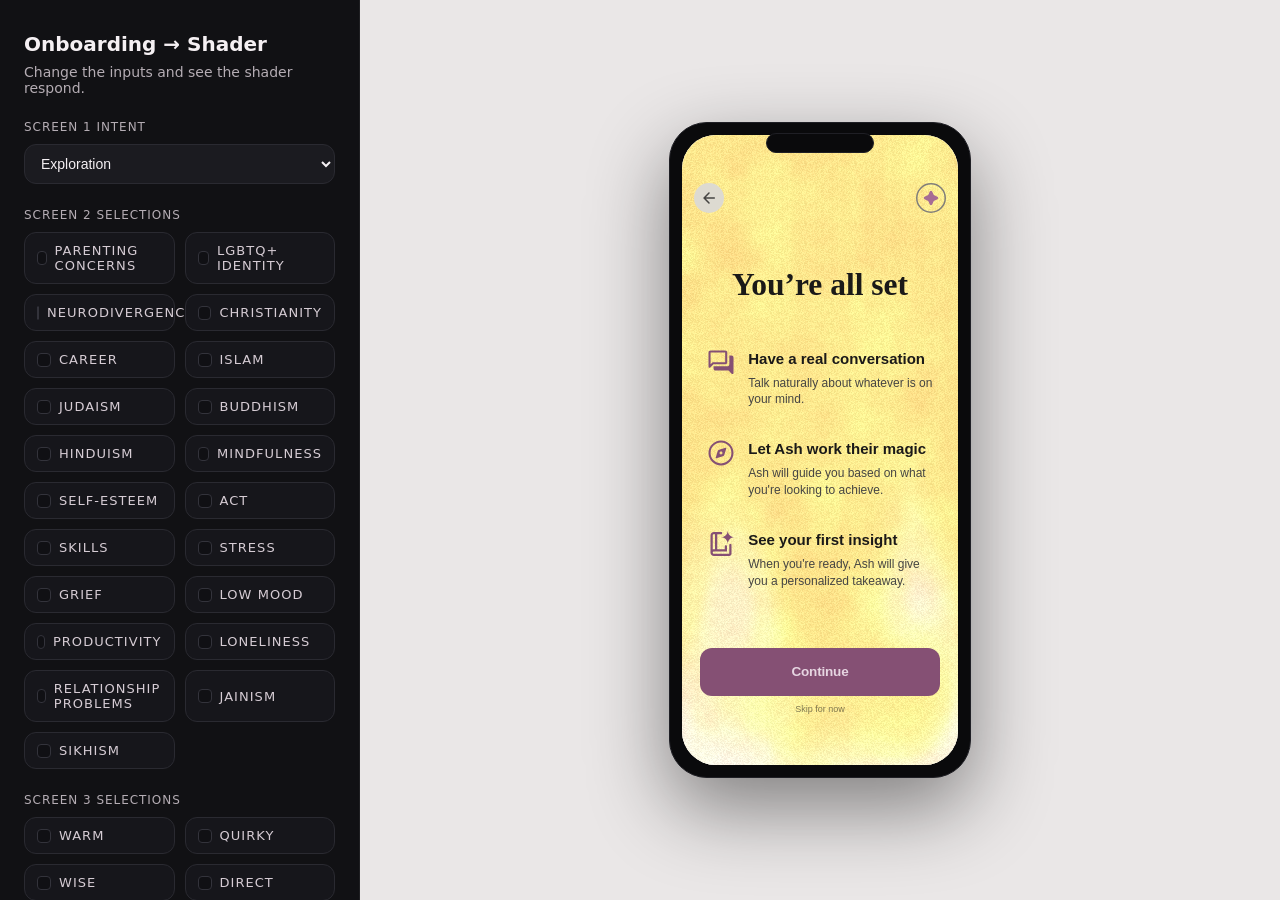
==== docs/index.html @ e2f4e021 "v1 first version of water color blot shader that leverages user input to create a unique (dynamic) s" ====
<!doctype html>
<html lang="en">
  <head>
    <meta charset="UTF-8" />
    <meta name="viewport" content="width=device-width, initial-scale=1" />
    <title>Dynamic Shader Generator Demo</title>
    <link rel="stylesheet" href="./styles.css" />
  </head>
  <body>
    <div class="page">
      <aside class="panel">
        <div class="panel-header">
          <h1>Onboarding → Shader</h1>
          <p>Change the inputs and see the shader respond.</p>
        </div>

        <section class="field">
          <label for="screen1Intent">Screen 1 intent</label>
          <select id="screen1Intent"></select>
        </section>

        <section class="field">
          <div class="field-title">Screen 2 selections</div>
          <div id="screen2Options" class="chip-grid"></div>
        </section>

        <section class="field">
          <div class="field-title">Screen 3 selections</div>
          <div id="screen3Options" class="chip-grid"></div>
        </section>

        <section class="field">
          <div class="field-title">Screen 4 selections</div>
          <div id="screen4Options" class="chip-grid"></div>
        </section>

        <section class="field row">
          <div class="field">
            <label for="accentColor">Accent color</label>
            <input id="accentColor" type="color" value="#f06d45" />
          </div>
          <div class="field">
            <label for="seed">Seed</label>
            <input id="seed" type="text" placeholder="user-42" />
          </div>
        </section>
      </aside>

      <main class="stage">
        <div class="phone-frame">
          <div class="phone-notch"></div>
          <div class="phone-screen">
            <div class="app-screen">
              <div class="shader-layer">
                <canvas id="shader-canvas" aria-label="Shader preview"></canvas>
              </div>

              <header class="top-bar">
                <button class="circle-button back" aria-label="Back">
                  <img src="./assets/Circle Button.svg" alt="" />
                </button>
                <button class="circle-button persona" aria-label="Persona">
                  <img src="./assets/Circle Button-right.svg" alt="" />
                </button>
              </header>

              <section class="hero">
                <h2>You’re all set</h2>
              </section>

              <section class="feature-list">
                <article class="feature">
                  <img class="feature-icon" src="./assets/forum.svg" alt="" />
                  <div class="feature-text">
                    <h3>Have a real conversation</h3>
                    <p>Talk naturally about whatever is on your mind.</p>
                  </div>
                </article>
                <article class="feature">
                  <img class="feature-icon" src="./assets/explore.svg" alt="" />
                  <div class="feature-text">
                    <h3>Let Ash work their magic</h3>
                    <p>Ash will guide you based on what you're looking to achieve.</p>
                  </div>
                </article>
                <article class="feature">
                  <img class="feature-icon" src="./assets/book_4_spark.svg" alt="" />
                  <div class="feature-text">
                    <h3>See your first insight</h3>
                    <p>When you're ready, Ash will give you a personalized takeaway.</p>
                  </div>
                </article>
              </section>

              <footer class="bottom-bar">
                <button class="primary-button">Continue</button>
                <div class="skip">Skip for now</div>
              </footer>
            </div>
          </div>
        </div>
      </main>
    </div>

    <script src="./app.js"></script>
  </body>
</html>
---- docs/styles.css ----
:root {
  color-scheme: dark;
  font-family: "Inter", "SF Pro Text", system-ui, sans-serif;
  background: #0f0f10;
  color: #f5f0f3;
}

* {
  box-sizing: border-box;
}

body {
  margin: 0;
  background: #eae7e7;
  height: 100vh;
}

.page {
  display: grid;
  grid-template-columns: minmax(280px, 360px) 1fr;
  height: 100vh;
}

.panel {
  padding: 32px 24px;
  border-right: 1px solid #1f1f22;
  background: #111114;
  display: flex;
  flex-direction: column;
  gap: 24px;
  overflow-y: auto;
}

.panel-header h1 {
  margin: 0 0 8px 0;
  font-size: 20px;
}

.panel-header p {
  margin: 0;
  color: #b5adb4;
  font-size: 14px;
}

.field {
  display: flex;
  flex-direction: column;
  gap: 10px;
}

.field-title,
label {
  font-size: 12px;
  text-transform: uppercase;
  letter-spacing: 0.08em;
  color: #b5adb4;
}

select,
input[type="text"] {
  background: #1b1b20;
  border: 1px solid #2a2a31;
  color: #f5f0f3;
  border-radius: 12px;
  padding: 10px 12px;
  font-size: 14px;
}

input[type="color"] {
  width: 100%;
  height: 42px;
  border: none;
  background: transparent;
  padding: 0;
}

.row {
  flex-direction: row;
  gap: 16px;
}

.row .field {
  flex: 1;
}

.chip-grid {
  display: grid;
  grid-template-columns: repeat(auto-fill, minmax(140px, 1fr));
  gap: 10px;
}

.chip {
  position: relative;
  display: flex;
  align-items: center;
  gap: 8px;
  padding: 10px 12px;
  border-radius: 12px;
  border: 1px solid #2a2a31;
  background: #16161b;
  color: #d6ccd4;
  cursor: pointer;
  transition: border 0.2s ease, background 0.2s ease;
  font-size: 13px;
}

.chip input {
  appearance: none;
  margin: 0;
  width: 14px;
  height: 14px;
  border-radius: 4px;
  border: 1px solid #33333b;
  background: #101014;
}

.chip input:checked {
  background: #d8b1c4;
  border-color: #d8b1c4;
}

.chip.checked {
  background: rgba(216, 177, 196, 0.12);
  border-color: rgba(216, 177, 196, 0.55);
}

.stage {
  position: relative;
  display: flex;
  align-items: stretch;
  justify-content: stretch;
  background: #eae7e7;
}

.phone-frame {
  margin: auto;
  width: 301.5px;
  height: 655.5px;
  border-radius: 38px;
  background: #0a0a0c;
  border: 1px solid #1f1f25;
  box-shadow: 0 30px 80px rgba(0, 0, 0, 0.45);
  position: relative;
  padding: 12px;
}

.phone-notch {
  position: absolute;
  top: 10px;
  left: 50%;
  transform: translateX(-50%);
  width: 108px;
  height: 20px;
  background: #0a0a0c;
  border-radius: 12px;
  border: 1px solid #1f1f25;
  z-index: 2;
}

.phone-screen {
  width: 100%;
  height: 100%;
  border-radius: 34px;
  overflow: hidden;
  background: #ebe7de;
  position: relative;
}

.app-screen {
  position: relative;
  width: 100%;
  height: 100%;
  display: flex;
  flex-direction: column;
  gap: 48px;
  background: #ebe7de;
  color: #1a1918;
}

.shader-layer {
  position: absolute;
  left: 0;
  right: 0;
  bottom: 0;
  top: 0;
  height: 100%;
  pointer-events: none;
}

#shader-canvas {
  width: 100%;
  height: 100%;
  display: block;
}

.top-bar {
  display: flex;
  flex-direction: row;
  justify-content: space-between;
  align-items: center;
  padding: 48px 12px 9px;
  height: 87px;
  z-index: 1;
}

.circle-button {
  width: 30px;
  height: 30px;
  border-radius: 999px;
  position: relative;
  background: transparent;
  border: none;
  display: flex;
  align-items: center;
  justify-content: center;
  padding: 0;
}

.circle-button.persona {
  background: transparent;
  border: none;
}

.circle-button img {
  width: 30px;
  height: 30px;
  display: block;
}

.hero {
  text-align: center;
  font-family: "PP Fragment", "Libre Baskerville", serif;
  font-weight: 500;
  font-size: 21px;
  line-height: 140%;
  z-index: 1;
}

.hero h2 {
  margin: 0;
}

.feature-list {
  display: flex;
  flex-direction: column;
  gap: 30px;
  padding: 0 24px;
  z-index: 1;
}

.feature {
  display: flex;
  flex-direction: row;
  gap: 12px;
  align-items: flex-start;
}

.feature-icon {
  width: 30px;
  height: 30px;
  display: block;
}

.feature-text h3 {
  margin: 0 0 6px 0;
  font-family: "DM Sans", "Inter", sans-serif;
  font-weight: 600;
  font-size: 15px;
  line-height: 140%;
}

.feature-text p {
  margin: 0;
  font-family: "DM Sans", "Inter", sans-serif;
  font-weight: 500;
  font-size: 12px;
  line-height: 140%;
  color: #464543;
}

.bottom-bar {
  margin-top: auto;
  padding: 6px 18px 48px;
  display: flex;
  flex-direction: column;
  gap: 7.5px;
  z-index: 1;
}

.primary-button {
  height: 48px;
  border-radius: 12px;
  border: none;
  background: #855074;
  color: #e6d5e1;
  font-family: "Google Sans", "DM Sans", sans-serif;
  font-weight: 600;
  font-size: 13.5px;
  line-height: 120%;
  letter-spacing: -0.1875px;
}

.skip {
  text-align: center;
  font-family: "Google Sans", "DM Sans", sans-serif;
  font-weight: 425;
  font-size: 9px;
  line-height: 150%;
  color: #1a1918;
  opacity: 0.55;
}

@media (max-width: 900px) {
  .page {
    grid-template-columns: 1fr;
  }

  .panel {
    border-right: none;
    border-bottom: 1px solid #1f1f22;
  }
}
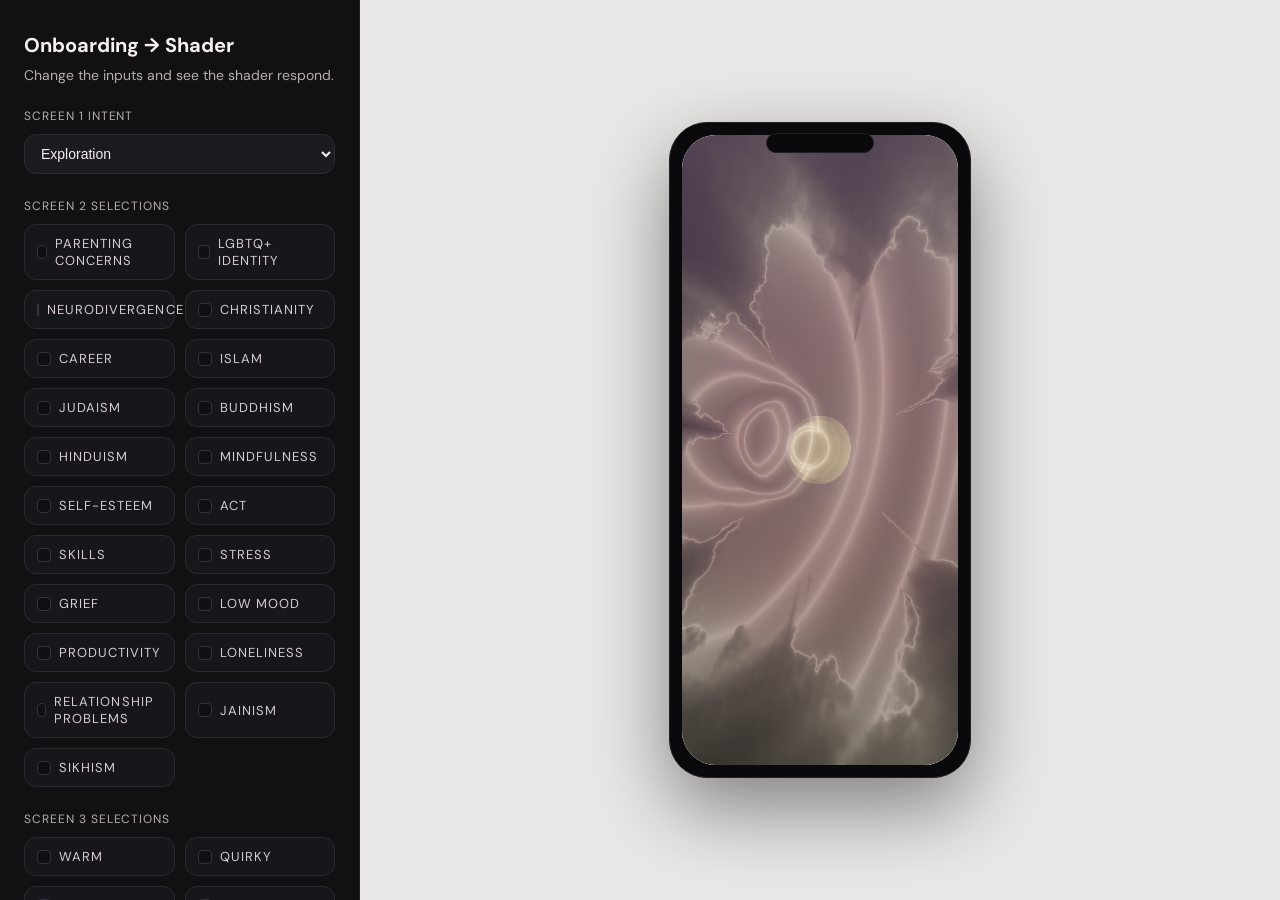
==== commit 1b658b98: "removing UI for better visualization" ====
--- a/docs/index.html
+++ b/docs/index.html
@@ -54,48 +54,6 @@
               <div class="shader-layer">
                 <canvas id="shader-canvas" aria-label="Shader preview"></canvas>
               </div>
-
-              <header class="top-bar">
-                <button class="circle-button back" aria-label="Back">
-                  <img src="./assets/Circle Button.svg" alt="" />
-                </button>
-                <button class="circle-button persona" aria-label="Persona">
-                  <img src="./assets/Circle Button-right.svg" alt="" />
-                </button>
-              </header>
-
-              <section class="hero">
-                <h2>You’re all set</h2>
-              </section>
-
-              <section class="feature-list">
-                <article class="feature">
-                  <img class="feature-icon" src="./assets/forum.svg" alt="" />
-                  <div class="feature-text">
-                    <h3>Have a real conversation</h3>
-                    <p>Talk naturally about whatever is on your mind.</p>
-                  </div>
-                </article>
-                <article class="feature">
-                  <img class="feature-icon" src="./assets/explore.svg" alt="" />
-                  <div class="feature-text">
-                    <h3>Let Ash work their magic</h3>
-                    <p>Ash will guide you based on what you're looking to achieve.</p>
-                  </div>
-                </article>
-                <article class="feature">
-                  <img class="feature-icon" src="./assets/book_4_spark.svg" alt="" />
-                  <div class="feature-text">
-                    <h3>See your first insight</h3>
-                    <p>When you're ready, Ash will give you a personalized takeaway.</p>
-                  </div>
-                </article>
-              </section>
-
-              <footer class="bottom-bar">
-                <button class="primary-button">Continue</button>
-                <div class="skip">Skip for now</div>
-              </footer>
             </div>
           </div>
         </div>
--- a/docs/styles.css
+++ b/docs/styles.css
@@ -1,6 +1,16 @@
+@import url("https://fonts.googleapis.com/css2?family=DM+Sans:wght@400;500;600&family=Libre+Baskerville:wght@400;500;700&display=swap");
+
+@font-face {
+  font-family: "Google Sans";
+  src: url("./assets/fonts/GoogleSans-VariableFont_GRAD,opsz,wght.ttf") format("truetype");
+  font-weight: 100 700;
+  font-style: normal;
+  font-display: swap;
+}
+
 :root {
-  color-scheme: dark;
-  font-family: "Inter", "SF Pro Text", system-ui, sans-serif;
+  color-scheme: light;
+  font-family: "Google Sans", "DM Sans", system-ui, sans-serif;
   background: #0f0f10;
   color: #f5f0f3;
 }
@@ -229,7 +239,7 @@
 
 .hero {
   text-align: center;
-  font-family: "PP Fragment", "Libre Baskerville", serif;
+  font-family: "Libre Baskerville", serif;
   font-weight: 500;
   font-size: 21px;
   line-height: 140%;
@@ -263,7 +273,7 @@
 
 .feature-text h3 {
   margin: 0 0 6px 0;
-  font-family: "DM Sans", "Inter", sans-serif;
+  font-family: "Google Sans", "DM Sans", sans-serif;
   font-weight: 600;
   font-size: 15px;
   line-height: 140%;
@@ -271,8 +281,8 @@
 
 .feature-text p {
   margin: 0;
-  font-family: "DM Sans", "Inter", sans-serif;
-  font-weight: 500;
+  font-family: "Google Sans", "DM Sans", sans-serif;
+  font-weight: 425;
   font-size: 12px;
   line-height: 140%;
   color: #464543;
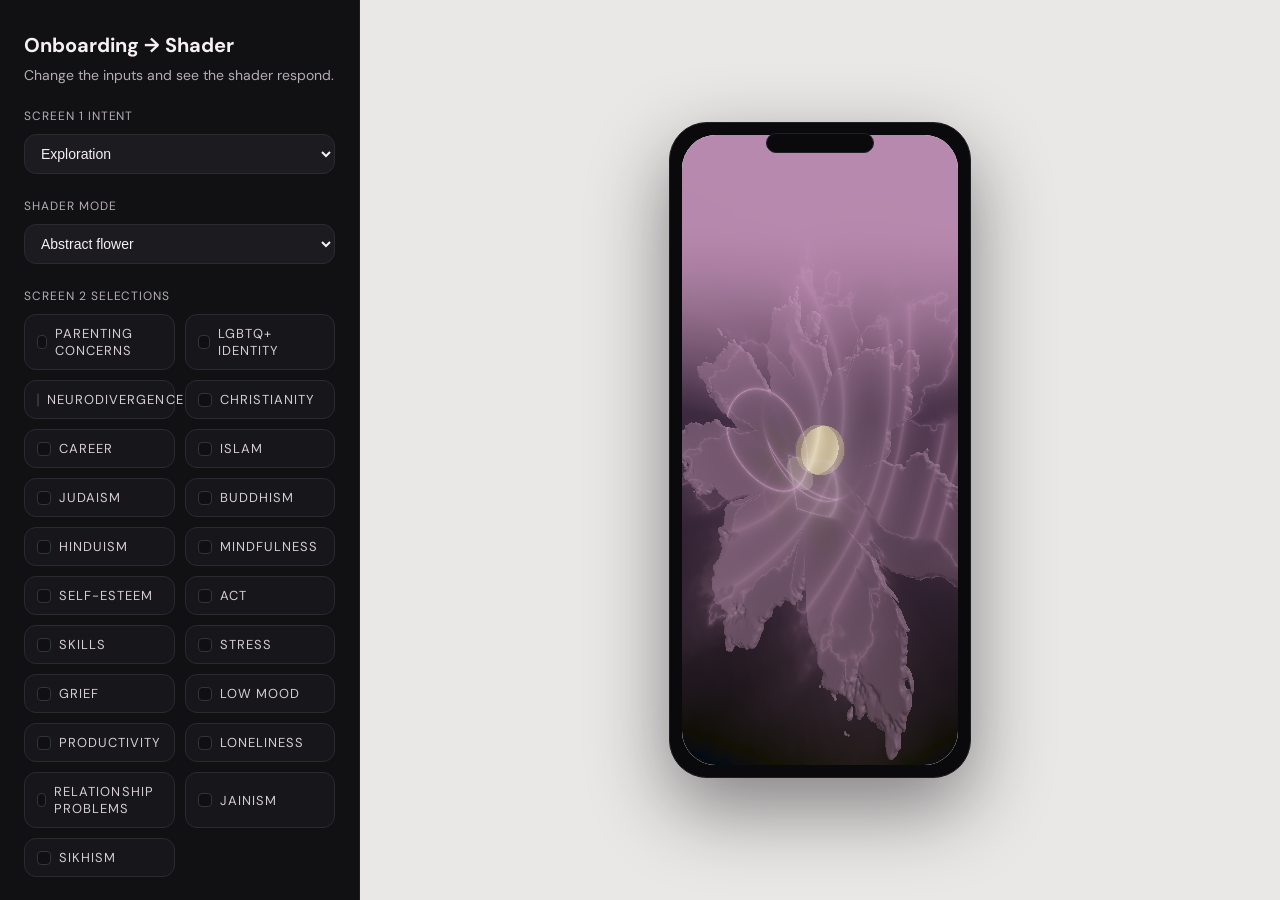
==== commit 553a162c: "flop lowk" ====
--- a/docs/index.html
+++ b/docs/index.html
@@ -17,6 +17,14 @@
         <section class="field">
           <label for="screen1Intent">Screen 1 intent</label>
           <select id="screen1Intent"></select>
+        </section>
+
+        <section class="field">
+          <label for="shaderMode">Shader mode</label>
+          <select id="shaderMode">
+            <option value="flower">Abstract flower</option>
+            <option value="ripple">Ripple bloom</option>
+          </select>
         </section>
 
         <section class="field">
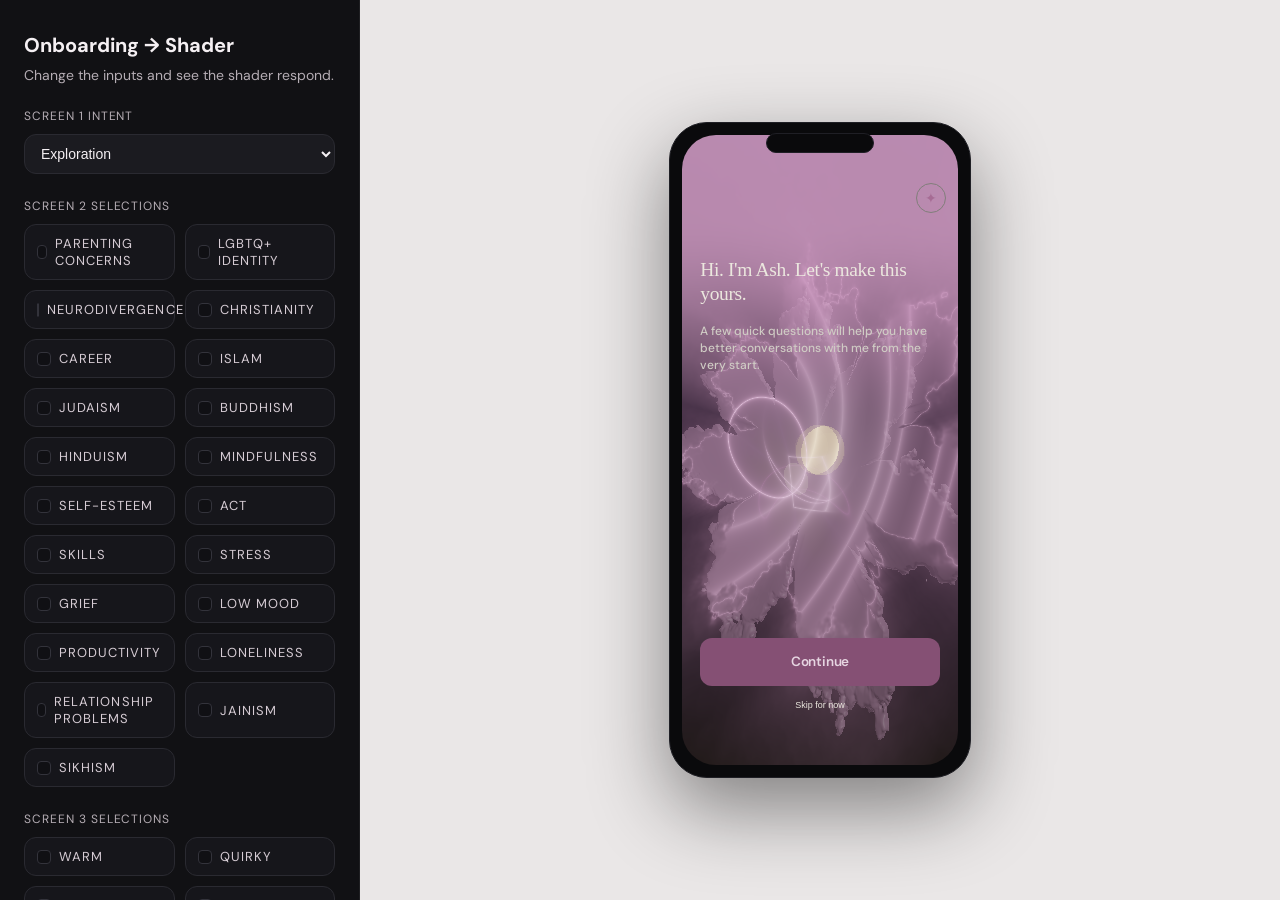
==== commit 495cd1aa: "on-flow-1" ====
--- a/docs/index.html
+++ b/docs/index.html
@@ -20,14 +20,6 @@
         </section>
 
         <section class="field">
-          <label for="shaderMode">Shader mode</label>
-          <select id="shaderMode">
-            <option value="flower">Abstract flower</option>
-            <option value="ripple">Ripple bloom</option>
-          </select>
-        </section>
-
-        <section class="field">
           <div class="field-title">Screen 2 selections</div>
           <div id="screen2Options" class="chip-grid"></div>
         </section>
@@ -62,6 +54,144 @@
               <div class="shader-layer">
                 <canvas id="shader-canvas" aria-label="Shader preview"></canvas>
               </div>
+              <section class="screen active" data-step="0">
+                <div class="screen-top">
+                  <button class="icon-button back" data-action="back" aria-label="Go back">
+                    ←
+                  </button>
+                  <button class="icon-button spark" aria-hidden="true">
+                    ✦
+                  </button>
+                </div>
+                <div class="screen-content">
+                  <div class="screen-hero">Hi. I'm Ash. Let's make this yours.</div>
+                  <p class="screen-sub">
+                    A few quick questions will help you have better conversations with me from the very start.
+                  </p>
+                </div>
+                <div class="screen-footer">
+                  <button class="primary-button" data-action="next">Continue</button>
+                  <button class="text-button" data-action="next">Skip for now</button>
+                </div>
+              </section>
+              <section class="screen" data-step="1">
+                <div class="screen-top">
+                  <button class="icon-button back" data-action="back" aria-label="Go back">
+                    ←
+                  </button>
+                  <button class="icon-button spark" aria-hidden="true">
+                    ✦
+                  </button>
+                </div>
+                <div class="screen-content">
+                  <div class="screen-hero">First, how should I help you think things through?</div>
+                  <p class="screen-sub">
+                    I'm pretty adaptable, so tell me what usually works best for you, and I'll tailor how I respond.
+                  </p>
+                  <div id="appScreen1Options" class="app-chip-grid" role="listbox" aria-label="Intent options"></div>
+                  <div class="app-bubble">
+                    Hey Ash, I keep ending up in the same situations and I don't know why.
+                  </div>
+                  <div class="app-bubble muted">I'm just a little lost.</div>
+                </div>
+                <div class="screen-footer">
+                  <button class="primary-button" data-action="next">Continue</button>
+                  <button class="text-button" data-action="next">Skip for now</button>
+                </div>
+              </section>
+              <section class="screen" data-step="2">
+                <div class="screen-top">
+                  <button class="icon-button back" data-action="back" aria-label="Go back">
+                    ←
+                  </button>
+                  <button class="icon-button spark" aria-hidden="true">
+                    ✦
+                  </button>
+                </div>
+                <div class="screen-content">
+                  <div class="screen-hero">Next, what perspectives should I draw from?</div>
+                  <p class="screen-sub">
+                    This helps me understand what kinds of lenses I should bring to our conversations.
+                  </p>
+                  <div id="appScreen2Options" class="app-chip-grid app-grid-3" role="listbox" aria-label="Perspectives"></div>
+                </div>
+                <div class="screen-footer">
+                  <button class="primary-button" data-action="next">Continue</button>
+                  <button class="text-button" data-action="next">Skip for now</button>
+                </div>
+              </section>
+              <section class="screen" data-step="3">
+                <div class="screen-top">
+                  <button class="icon-button back" data-action="back" aria-label="Go back">
+                    ←
+                  </button>
+                  <button class="icon-button spark" aria-hidden="true">
+                    ✦
+                  </button>
+                </div>
+                <div class="screen-content">
+                  <div class="screen-hero">Nice. How about my tone?</div>
+                  <p class="screen-sub">
+                    I'll use this as a guide for how I talk with you, but we can always switch it up later.
+                  </p>
+                  <div id="appScreen3Options" class="app-chip-grid app-grid-2" role="listbox" aria-label="Tone options"></div>
+                </div>
+                <div class="screen-footer">
+                  <button class="primary-button" data-action="next">Continue</button>
+                  <button class="text-button" data-action="next">Skip for now</button>
+                </div>
+              </section>
+              <section class="screen" data-step="4">
+                <div class="screen-top">
+                  <button class="icon-button back" data-action="back" aria-label="Go back">
+                    ←
+                  </button>
+                  <button class="icon-button spark" aria-hidden="true">
+                    ✦
+                  </button>
+                </div>
+                <div class="screen-content">
+                  <div class="screen-hero">Last, what kinds of things do you like to talk about?</div>
+                  <p class="screen-sub">
+                    I'm an AI and I can talk about pretty much anything! So let's get on the same page.
+                  </p>
+                  <div id="appScreen4Options" class="app-chip-grid app-grid-3" role="listbox" aria-label="Topics"></div>
+                </div>
+                <div class="screen-footer">
+                  <button class="primary-button" data-action="next">Continue</button>
+                  <button class="text-button" data-action="next">Skip for now</button>
+                </div>
+              </section>
+              <section class="screen" data-step="5">
+                <div class="screen-top">
+                  <button class="icon-button back" data-action="back" aria-label="Go back">
+                    ←
+                  </button>
+                  <button class="icon-button spark" aria-hidden="true">
+                    ✦
+                  </button>
+                </div>
+                <div class="screen-content">
+                  <div class="screen-hero">You're all set</div>
+                  <div class="screen-list">
+                    <div class="screen-list-item">
+                      <span class="screen-list-title">Have a real conversation</span>
+                      <span class="screen-list-sub">Talk naturally about whatever is on your mind.</span>
+                    </div>
+                    <div class="screen-list-item">
+                      <span class="screen-list-title">Let Ash work their magic</span>
+                      <span class="screen-list-sub">Ash will guide you based on what you're looking to achieve.</span>
+                    </div>
+                    <div class="screen-list-item">
+                      <span class="screen-list-title">See your first insight</span>
+                      <span class="screen-list-sub">When you're ready to finish, Ash will give you a personalized takeaway.</span>
+                    </div>
+                  </div>
+                </div>
+                <div class="screen-footer">
+                  <button class="primary-button">Start Conversation</button>
+                </div>
+              </section>
             </div>
           </div>
         </div>
--- a/docs/styles.css
+++ b/docs/styles.css
@@ -172,7 +172,7 @@
   height: 100%;
   border-radius: 34px;
   overflow: hidden;
-  background: #ebe7de;
+  background: transparent;
   position: relative;
 }
 
@@ -183,8 +183,9 @@
   display: flex;
   flex-direction: column;
   gap: 48px;
-  background: #ebe7de;
-  color: #1a1918;
+  background: transparent;
+  color: #f5f0f3;
+  overflow: hidden;
 }
 
 .shader-layer {
@@ -195,7 +196,9 @@
   top: 0;
   height: 100%;
   pointer-events: none;
-}
+  z-index: 0;
+}
+
 
 #shader-canvas {
   width: 100%;
@@ -211,6 +214,300 @@
   padding: 48px 12px 9px;
   height: 87px;
   z-index: 1;
+}
+
+.screen {
+  position: absolute;
+  inset: 0;
+  display: none;
+  flex-direction: column;
+  padding: 0;
+  gap: 0;
+  z-index: 2;
+  color: inherit;
+  background: transparent;
+}
+
+.screen.active {
+  display: flex;
+}
+
+.screen-top {
+  display: flex;
+  justify-content: space-between;
+  align-items: center;
+  padding: 48px 12px 9px;
+  height: 87px;
+  background: transparent;
+}
+
+.icon-button {
+  width: 30px;
+  height: 30px;
+  border-radius: 999px;
+  border: none;
+  background: #272725;
+  color: #cfcbc4;
+  display: inline-flex;
+  align-items: center;
+  justify-content: center;
+  font-size: 14px;
+  padding: 0;
+}
+
+.icon-button.back {
+  color: #cfcbc4;
+}
+
+.icon-button.spark {
+  background: transparent;
+  border: 1.5px solid #807e7a;
+  color: #a66c94;
+}
+
+.screen-content {
+  flex: 1;
+  display: flex;
+  flex-direction: column;
+  gap: 18px;
+  overflow-y: auto;
+  padding: 36px 18px 30px;
+}
+
+.screen-hero {
+  font-family: "Libre Baskerville", serif;
+  font-weight: 500;
+  font-size: 19.5px;
+  line-height: 1.2;
+  letter-spacing: -0.375px;
+  color: #ebe7de;
+}
+
+.screen-sub {
+  margin: 0;
+  color: #cfcbc4;
+  font-size: 12px;
+  line-height: 1.4;
+  font-family: "DM Sans", sans-serif;
+  font-weight: 500;
+}
+
+.app-chip-grid {
+  display: flex;
+  flex-wrap: wrap;
+  gap: 12px;
+}
+
+.app-chip {
+  border-radius: 24px;
+  border: none;
+  background: #272725;
+  color: #807e7a;
+  font-size: 10.5px;
+  font-weight: 600;
+  padding: 7.5px 12px;
+  cursor: pointer;
+  transition: border 0.2s ease, background 0.2s ease, color 0.2s ease;
+  font-family: "Google Sans", "DM Sans", sans-serif;
+  width: fit-content;
+}
+
+.app-chip.selected {
+  background: #855074;
+  color: #e6d5e1;
+}
+
+.app-tile.selected {
+  background: transparent;
+  color: #ebe7de;
+}
+
+.screen[data-step="1"] .app-chip.selected[data-option="Ideas & Solutions"] {
+  background: #b96b29;
+  color: #f1d5be;
+}
+
+.screen[data-step="1"] .app-chip.selected[data-option="Validate & Listen"] {
+  background: #648675;
+  color: #d1ddd7;
+}
+
+.screen[data-step="1"] .app-chip.selected[data-option="Challenge me"] {
+  background: #5f652f;
+  color: #d9ddb6;
+}
+
+.screen[data-step="1"] .app-chip.selected[data-option="Teach me"] {
+  background: #c66051;
+  color: #efd4d0;
+}
+
+.app-grid-3 {
+  display: grid;
+  grid-template-columns: repeat(3, minmax(0, 1fr));
+  gap: 12px;
+}
+
+.app-grid-2 {
+  display: grid;
+  grid-template-columns: repeat(2, minmax(0, 1fr));
+  gap: 12px;
+}
+
+.app-tile {
+  display: flex;
+  flex-direction: column;
+  align-items: center;
+  gap: 6px;
+  background: transparent;
+  border: none;
+  padding: 0;
+  color: #cfcbc4;
+  position: relative;
+}
+
+.app-tile-icon {
+  width: 52.5px;
+  height: 52.5px;
+  border-radius: 12px;
+  background: #272725;
+  border: none;
+  box-shadow: inset 0 0 0 1px rgba(255, 255, 255, 0.03);
+}
+
+.app-tile-label {
+  font-size: 10.5px;
+  line-height: 1.2;
+  color: inherit;
+  text-align: center;
+}
+
+.app-tile.selected .app-tile-icon {
+  background: #272725;
+  box-shadow: inset 0 0 0 1px rgba(255, 255, 255, 0.06);
+}
+
+.app-tile.selected::after {
+  content: "✓";
+  position: absolute;
+  top: 6px;
+  right: 8px;
+  width: 20px;
+  height: 20px;
+  border-radius: 50%;
+  background: #7f4f72;
+  color: #f1dce8;
+  font-size: 12px;
+  font-weight: 700;
+  display: flex;
+  align-items: center;
+  justify-content: center;
+  box-shadow: 0 0 0 2px rgba(26, 25, 24, 0.9);
+}
+
+.screen[data-step="1"] .app-chip-grid {
+  flex-wrap: nowrap;
+  overflow-x: auto;
+  gap: 6px;
+  padding: 0 12px;
+}
+
+.screen[data-step="1"] .app-chip-grid {
+  scrollbar-width: none;
+  -ms-overflow-style: none;
+}
+
+.screen[data-step="1"] .app-chip-grid::-webkit-scrollbar {
+  width: 0;
+  height: 0;
+}
+
+.screen[data-step="1"] .screen-content {
+  overflow-y: hidden;
+}
+
+.screen[data-step="1"] .app-bubble {
+  white-space: nowrap;
+  align-self: flex-end;
+  max-width: none;
+  width: fit-content;
+}
+
+.screen[data-step="3"] .app-chip {
+  height: 30px;
+}
+
+.screen[data-step="2"] .screen-content,
+.screen[data-step="4"] .screen-content {
+  scrollbar-width: none;
+  -ms-overflow-style: none;
+}
+
+.screen[data-step="2"] .screen-content::-webkit-scrollbar,
+.screen[data-step="4"] .screen-content::-webkit-scrollbar {
+  width: 0;
+  height: 0;
+}
+
+.app-bubble {
+  align-self: flex-start;
+  background: #272725;
+  color: #ebe7de;
+  border-radius: 18px;
+  padding: 12px;
+  font-size: 12px;
+  line-height: 1.5;
+  max-width: 80%;
+}
+
+.app-bubble.muted {
+  align-self: flex-end;
+  background: #272725;
+  color: #ebe7de;
+}
+
+.screen-footer {
+  display: flex;
+  flex-direction: column;
+  gap: 9px;
+  padding: 6px 18px 48px;
+  background: transparent;
+  border-top: none;
+  margin-top: auto;
+}
+
+.text-button {
+  background: transparent;
+  border: none;
+  color: #ebe7de;
+  font-size: 9px;
+  line-height: 1.5;
+  letter-spacing: 0;
+  padding: 4px 0;
+}
+
+.screen-list {
+  display: flex;
+  flex-direction: column;
+  gap: 18px;
+}
+
+.screen-list-item {
+  display: flex;
+  flex-direction: column;
+  gap: 4px;
+}
+
+.screen-list-title {
+  font-size: 12px;
+  font-weight: 600;
+  color: #ebe7de;
+}
+
+.screen-list-sub {
+  font-size: 12px;
+  color: #cfcbc4;
+  line-height: 1.5;
 }
 
 .circle-button {
@@ -308,6 +605,7 @@
   font-size: 13.5px;
   line-height: 120%;
   letter-spacing: -0.1875px;
+  cursor: pointer;
 }
 
 .skip {
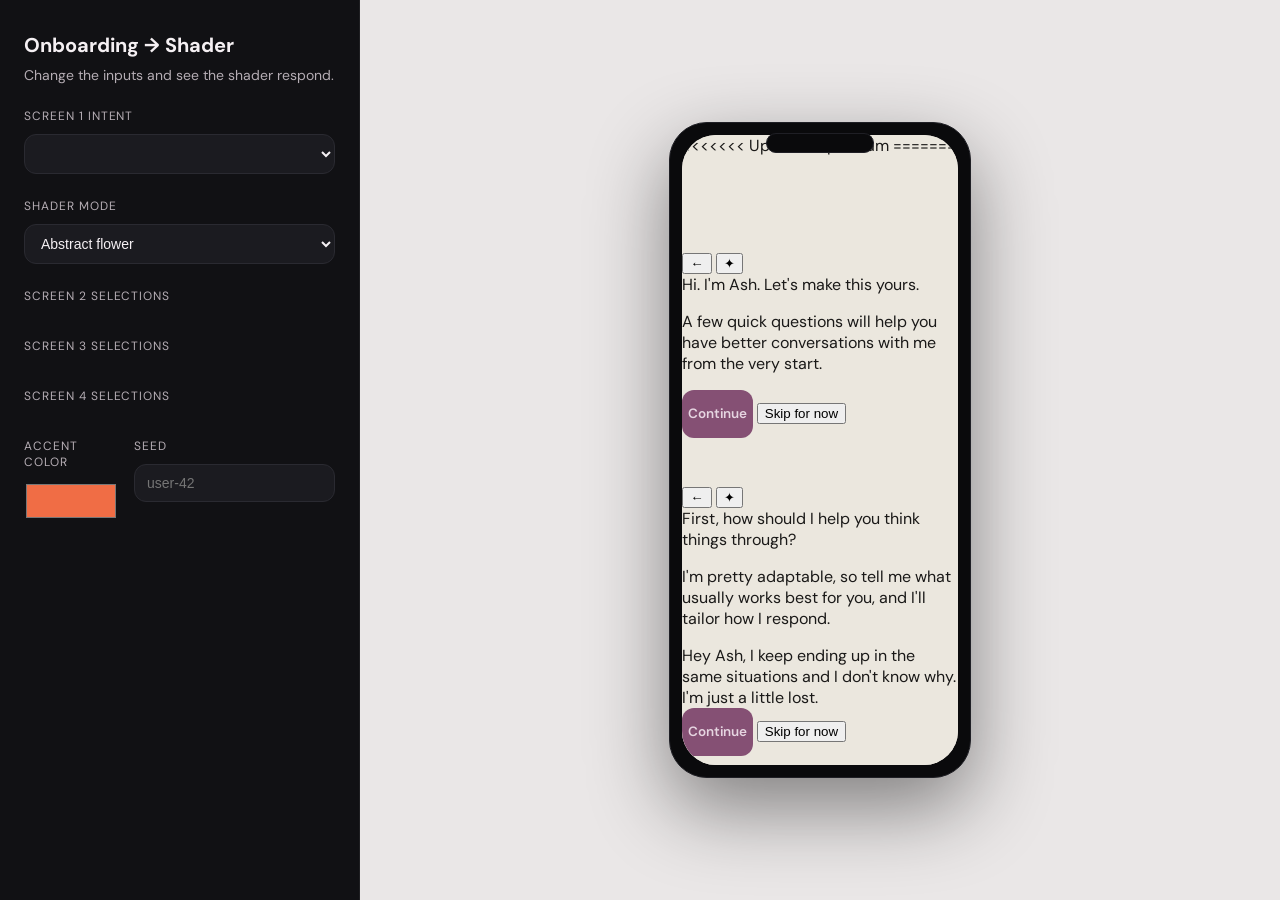
==== commit bafda955: "ignore this" ====
--- a/docs/index.html
+++ b/docs/index.html
@@ -20,6 +20,14 @@
         </section>
 
         <section class="field">
+          <label for="shaderMode">Shader mode</label>
+          <select id="shaderMode">
+            <option value="flower">Abstract flower</option>
+            <option value="ripple">Ripple bloom</option>
+          </select>
+        </section>
+
+        <section class="field">
           <div class="field-title">Screen 2 selections</div>
           <div id="screen2Options" class="chip-grid"></div>
         </section>
@@ -54,6 +62,9 @@
               <div class="shader-layer">
                 <canvas id="shader-canvas" aria-label="Shader preview"></canvas>
               </div>
+<<<<<<< Updated upstream
+=======
+              <div class="shader-bloom" aria-hidden="true"></div>
               <section class="screen active" data-step="0">
                 <div class="screen-top">
                   <button class="icon-button back" data-action="back" aria-label="Go back">
@@ -192,6 +203,7 @@
                   <button class="primary-button">Start Conversation</button>
                 </div>
               </section>
+>>>>>>> Stashed changes
             </div>
           </div>
         </div>
--- a/docs/styles.css
+++ b/docs/styles.css
@@ -172,7 +172,7 @@
   height: 100%;
   border-radius: 34px;
   overflow: hidden;
-  background: transparent;
+  background: #ebe7de;
   position: relative;
 }
 
@@ -183,9 +183,8 @@
   display: flex;
   flex-direction: column;
   gap: 48px;
-  background: transparent;
-  color: #f5f0f3;
-  overflow: hidden;
+  background: #ebe7de;
+  color: #1a1918;
 }
 
 .shader-layer {
@@ -196,10 +195,28 @@
   top: 0;
   height: 100%;
   pointer-events: none;
-  z-index: 0;
-}
-
-
+}
+
+<<<<<<< Updated upstream
+=======
+.shader-bloom {
+  position: absolute;
+  inset: 0;
+  pointer-events: none;
+  z-index: 1;
+  opacity: var(--bloom-overlay-opacity, 1);
+  transition: opacity 0.6s ease;
+  background: radial-gradient(
+    circle at 50% 55%,
+    rgba(26, 25, 24, 0) 0%,
+    rgba(26, 25, 24, 0) var(--bloom-radius, 6%),
+    rgba(26, 25, 24, 0.75) calc(var(--bloom-radius, 6%) + 6%),
+    #1a1918 100%
+  );
+}
+
+
+>>>>>>> Stashed changes
 #shader-canvas {
   width: 100%;
   height: 100%;
@@ -214,300 +231,6 @@
   padding: 48px 12px 9px;
   height: 87px;
   z-index: 1;
-}
-
-.screen {
-  position: absolute;
-  inset: 0;
-  display: none;
-  flex-direction: column;
-  padding: 0;
-  gap: 0;
-  z-index: 2;
-  color: inherit;
-  background: transparent;
-}
-
-.screen.active {
-  display: flex;
-}
-
-.screen-top {
-  display: flex;
-  justify-content: space-between;
-  align-items: center;
-  padding: 48px 12px 9px;
-  height: 87px;
-  background: transparent;
-}
-
-.icon-button {
-  width: 30px;
-  height: 30px;
-  border-radius: 999px;
-  border: none;
-  background: #272725;
-  color: #cfcbc4;
-  display: inline-flex;
-  align-items: center;
-  justify-content: center;
-  font-size: 14px;
-  padding: 0;
-}
-
-.icon-button.back {
-  color: #cfcbc4;
-}
-
-.icon-button.spark {
-  background: transparent;
-  border: 1.5px solid #807e7a;
-  color: #a66c94;
-}
-
-.screen-content {
-  flex: 1;
-  display: flex;
-  flex-direction: column;
-  gap: 18px;
-  overflow-y: auto;
-  padding: 36px 18px 30px;
-}
-
-.screen-hero {
-  font-family: "Libre Baskerville", serif;
-  font-weight: 500;
-  font-size: 19.5px;
-  line-height: 1.2;
-  letter-spacing: -0.375px;
-  color: #ebe7de;
-}
-
-.screen-sub {
-  margin: 0;
-  color: #cfcbc4;
-  font-size: 12px;
-  line-height: 1.4;
-  font-family: "DM Sans", sans-serif;
-  font-weight: 500;
-}
-
-.app-chip-grid {
-  display: flex;
-  flex-wrap: wrap;
-  gap: 12px;
-}
-
-.app-chip {
-  border-radius: 24px;
-  border: none;
-  background: #272725;
-  color: #807e7a;
-  font-size: 10.5px;
-  font-weight: 600;
-  padding: 7.5px 12px;
-  cursor: pointer;
-  transition: border 0.2s ease, background 0.2s ease, color 0.2s ease;
-  font-family: "Google Sans", "DM Sans", sans-serif;
-  width: fit-content;
-}
-
-.app-chip.selected {
-  background: #855074;
-  color: #e6d5e1;
-}
-
-.app-tile.selected {
-  background: transparent;
-  color: #ebe7de;
-}
-
-.screen[data-step="1"] .app-chip.selected[data-option="Ideas & Solutions"] {
-  background: #b96b29;
-  color: #f1d5be;
-}
-
-.screen[data-step="1"] .app-chip.selected[data-option="Validate & Listen"] {
-  background: #648675;
-  color: #d1ddd7;
-}
-
-.screen[data-step="1"] .app-chip.selected[data-option="Challenge me"] {
-  background: #5f652f;
-  color: #d9ddb6;
-}
-
-.screen[data-step="1"] .app-chip.selected[data-option="Teach me"] {
-  background: #c66051;
-  color: #efd4d0;
-}
-
-.app-grid-3 {
-  display: grid;
-  grid-template-columns: repeat(3, minmax(0, 1fr));
-  gap: 12px;
-}
-
-.app-grid-2 {
-  display: grid;
-  grid-template-columns: repeat(2, minmax(0, 1fr));
-  gap: 12px;
-}
-
-.app-tile {
-  display: flex;
-  flex-direction: column;
-  align-items: center;
-  gap: 6px;
-  background: transparent;
-  border: none;
-  padding: 0;
-  color: #cfcbc4;
-  position: relative;
-}
-
-.app-tile-icon {
-  width: 52.5px;
-  height: 52.5px;
-  border-radius: 12px;
-  background: #272725;
-  border: none;
-  box-shadow: inset 0 0 0 1px rgba(255, 255, 255, 0.03);
-}
-
-.app-tile-label {
-  font-size: 10.5px;
-  line-height: 1.2;
-  color: inherit;
-  text-align: center;
-}
-
-.app-tile.selected .app-tile-icon {
-  background: #272725;
-  box-shadow: inset 0 0 0 1px rgba(255, 255, 255, 0.06);
-}
-
-.app-tile.selected::after {
-  content: "✓";
-  position: absolute;
-  top: 6px;
-  right: 8px;
-  width: 20px;
-  height: 20px;
-  border-radius: 50%;
-  background: #7f4f72;
-  color: #f1dce8;
-  font-size: 12px;
-  font-weight: 700;
-  display: flex;
-  align-items: center;
-  justify-content: center;
-  box-shadow: 0 0 0 2px rgba(26, 25, 24, 0.9);
-}
-
-.screen[data-step="1"] .app-chip-grid {
-  flex-wrap: nowrap;
-  overflow-x: auto;
-  gap: 6px;
-  padding: 0 12px;
-}
-
-.screen[data-step="1"] .app-chip-grid {
-  scrollbar-width: none;
-  -ms-overflow-style: none;
-}
-
-.screen[data-step="1"] .app-chip-grid::-webkit-scrollbar {
-  width: 0;
-  height: 0;
-}
-
-.screen[data-step="1"] .screen-content {
-  overflow-y: hidden;
-}
-
-.screen[data-step="1"] .app-bubble {
-  white-space: nowrap;
-  align-self: flex-end;
-  max-width: none;
-  width: fit-content;
-}
-
-.screen[data-step="3"] .app-chip {
-  height: 30px;
-}
-
-.screen[data-step="2"] .screen-content,
-.screen[data-step="4"] .screen-content {
-  scrollbar-width: none;
-  -ms-overflow-style: none;
-}
-
-.screen[data-step="2"] .screen-content::-webkit-scrollbar,
-.screen[data-step="4"] .screen-content::-webkit-scrollbar {
-  width: 0;
-  height: 0;
-}
-
-.app-bubble {
-  align-self: flex-start;
-  background: #272725;
-  color: #ebe7de;
-  border-radius: 18px;
-  padding: 12px;
-  font-size: 12px;
-  line-height: 1.5;
-  max-width: 80%;
-}
-
-.app-bubble.muted {
-  align-self: flex-end;
-  background: #272725;
-  color: #ebe7de;
-}
-
-.screen-footer {
-  display: flex;
-  flex-direction: column;
-  gap: 9px;
-  padding: 6px 18px 48px;
-  background: transparent;
-  border-top: none;
-  margin-top: auto;
-}
-
-.text-button {
-  background: transparent;
-  border: none;
-  color: #ebe7de;
-  font-size: 9px;
-  line-height: 1.5;
-  letter-spacing: 0;
-  padding: 4px 0;
-}
-
-.screen-list {
-  display: flex;
-  flex-direction: column;
-  gap: 18px;
-}
-
-.screen-list-item {
-  display: flex;
-  flex-direction: column;
-  gap: 4px;
-}
-
-.screen-list-title {
-  font-size: 12px;
-  font-weight: 600;
-  color: #ebe7de;
-}
-
-.screen-list-sub {
-  font-size: 12px;
-  color: #cfcbc4;
-  line-height: 1.5;
 }
 
 .circle-button {
@@ -605,7 +328,6 @@
   font-size: 13.5px;
   line-height: 120%;
   letter-spacing: -0.1875px;
-  cursor: pointer;
 }
 
 .skip {
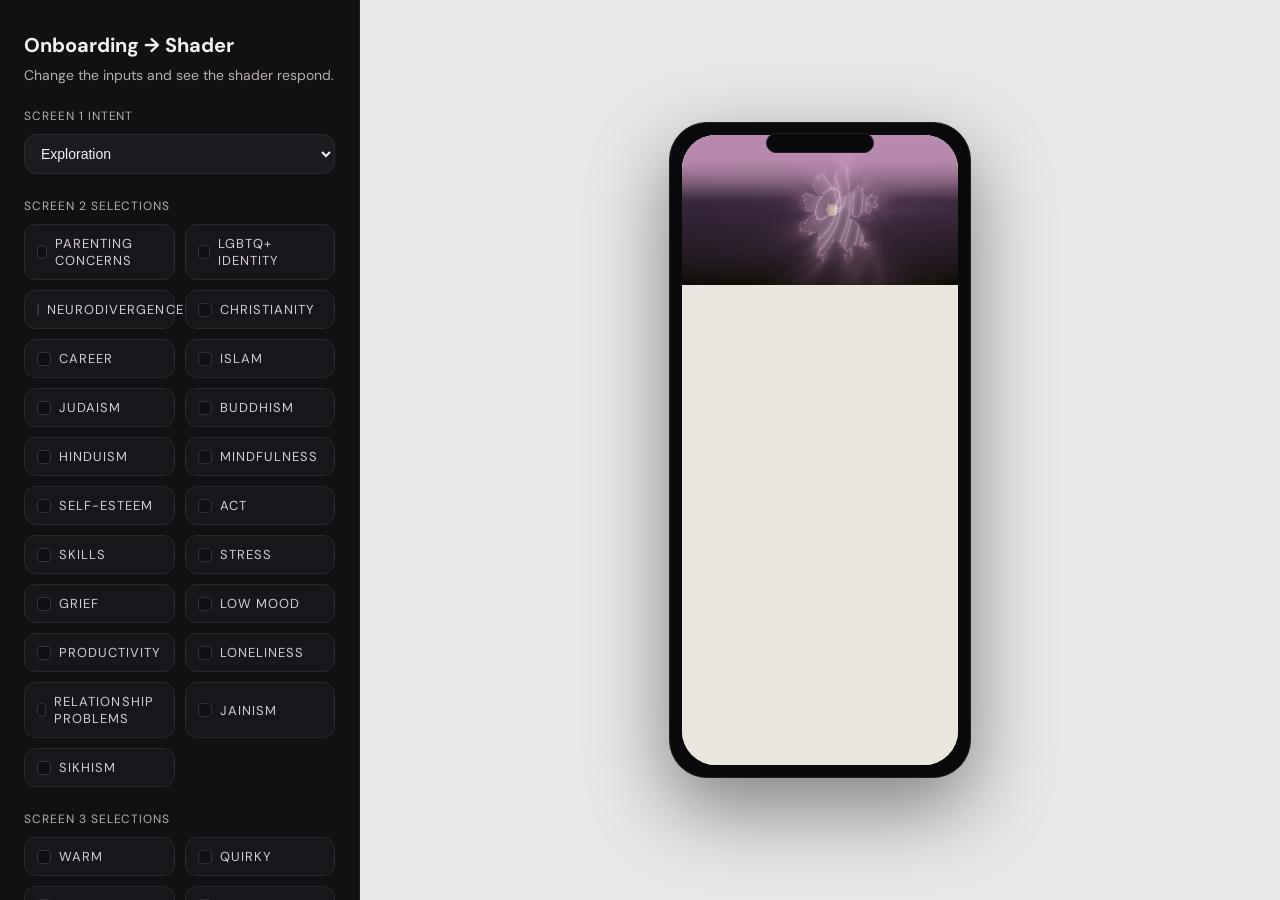
==== commit ff96a2f4: "Merge 85f9889d9c34f5b8f347f388d8d72c987eb10767 into 6aab169fbc3b290e0a04201004e4722525cae471" ====
--- a/docs/index.html
+++ b/docs/index.html
@@ -17,14 +17,6 @@
         <section class="field">
           <label for="screen1Intent">Screen 1 intent</label>
           <select id="screen1Intent"></select>
-        </section>
-
-        <section class="field">
-          <label for="shaderMode">Shader mode</label>
-          <select id="shaderMode">
-            <option value="flower">Abstract flower</option>
-            <option value="ripple">Ripple bloom</option>
-          </select>
         </section>
 
         <section class="field">
@@ -62,148 +54,6 @@
               <div class="shader-layer">
                 <canvas id="shader-canvas" aria-label="Shader preview"></canvas>
               </div>
-<<<<<<< Updated upstream
-=======
-              <div class="shader-bloom" aria-hidden="true"></div>
-              <section class="screen active" data-step="0">
-                <div class="screen-top">
-                  <button class="icon-button back" data-action="back" aria-label="Go back">
-                    ←
-                  </button>
-                  <button class="icon-button spark" aria-hidden="true">
-                    ✦
-                  </button>
-                </div>
-                <div class="screen-content">
-                  <div class="screen-hero">Hi. I'm Ash. Let's make this yours.</div>
-                  <p class="screen-sub">
-                    A few quick questions will help you have better conversations with me from the very start.
-                  </p>
-                </div>
-                <div class="screen-footer">
-                  <button class="primary-button" data-action="next">Continue</button>
-                  <button class="text-button" data-action="next">Skip for now</button>
-                </div>
-              </section>
-              <section class="screen" data-step="1">
-                <div class="screen-top">
-                  <button class="icon-button back" data-action="back" aria-label="Go back">
-                    ←
-                  </button>
-                  <button class="icon-button spark" aria-hidden="true">
-                    ✦
-                  </button>
-                </div>
-                <div class="screen-content">
-                  <div class="screen-hero">First, how should I help you think things through?</div>
-                  <p class="screen-sub">
-                    I'm pretty adaptable, so tell me what usually works best for you, and I'll tailor how I respond.
-                  </p>
-                  <div id="appScreen1Options" class="app-chip-grid" role="listbox" aria-label="Intent options"></div>
-                  <div class="app-bubble">
-                    Hey Ash, I keep ending up in the same situations and I don't know why.
-                  </div>
-                  <div class="app-bubble muted">I'm just a little lost.</div>
-                </div>
-                <div class="screen-footer">
-                  <button class="primary-button" data-action="next">Continue</button>
-                  <button class="text-button" data-action="next">Skip for now</button>
-                </div>
-              </section>
-              <section class="screen" data-step="2">
-                <div class="screen-top">
-                  <button class="icon-button back" data-action="back" aria-label="Go back">
-                    ←
-                  </button>
-                  <button class="icon-button spark" aria-hidden="true">
-                    ✦
-                  </button>
-                </div>
-                <div class="screen-content">
-                  <div class="screen-hero">Next, what perspectives should I draw from?</div>
-                  <p class="screen-sub">
-                    This helps me understand what kinds of lenses I should bring to our conversations.
-                  </p>
-                  <div id="appScreen2Options" class="app-chip-grid app-grid-3" role="listbox" aria-label="Perspectives"></div>
-                </div>
-                <div class="screen-footer">
-                  <button class="primary-button" data-action="next">Continue</button>
-                  <button class="text-button" data-action="next">Skip for now</button>
-                </div>
-              </section>
-              <section class="screen" data-step="3">
-                <div class="screen-top">
-                  <button class="icon-button back" data-action="back" aria-label="Go back">
-                    ←
-                  </button>
-                  <button class="icon-button spark" aria-hidden="true">
-                    ✦
-                  </button>
-                </div>
-                <div class="screen-content">
-                  <div class="screen-hero">Nice. How about my tone?</div>
-                  <p class="screen-sub">
-                    I'll use this as a guide for how I talk with you, but we can always switch it up later.
-                  </p>
-                  <div id="appScreen3Options" class="app-chip-grid app-grid-2" role="listbox" aria-label="Tone options"></div>
-                </div>
-                <div class="screen-footer">
-                  <button class="primary-button" data-action="next">Continue</button>
-                  <button class="text-button" data-action="next">Skip for now</button>
-                </div>
-              </section>
-              <section class="screen" data-step="4">
-                <div class="screen-top">
-                  <button class="icon-button back" data-action="back" aria-label="Go back">
-                    ←
-                  </button>
-                  <button class="icon-button spark" aria-hidden="true">
-                    ✦
-                  </button>
-                </div>
-                <div class="screen-content">
-                  <div class="screen-hero">Last, what kinds of things do you like to talk about?</div>
-                  <p class="screen-sub">
-                    I'm an AI and I can talk about pretty much anything! So let's get on the same page.
-                  </p>
-                  <div id="appScreen4Options" class="app-chip-grid app-grid-3" role="listbox" aria-label="Topics"></div>
-                </div>
-                <div class="screen-footer">
-                  <button class="primary-button" data-action="next">Continue</button>
-                  <button class="text-button" data-action="next">Skip for now</button>
-                </div>
-              </section>
-              <section class="screen" data-step="5">
-                <div class="screen-top">
-                  <button class="icon-button back" data-action="back" aria-label="Go back">
-                    ←
-                  </button>
-                  <button class="icon-button spark" aria-hidden="true">
-                    ✦
-                  </button>
-                </div>
-                <div class="screen-content">
-                  <div class="screen-hero">You're all set</div>
-                  <div class="screen-list">
-                    <div class="screen-list-item">
-                      <span class="screen-list-title">Have a real conversation</span>
-                      <span class="screen-list-sub">Talk naturally about whatever is on your mind.</span>
-                    </div>
-                    <div class="screen-list-item">
-                      <span class="screen-list-title">Let Ash work their magic</span>
-                      <span class="screen-list-sub">Ash will guide you based on what you're looking to achieve.</span>
-                    </div>
-                    <div class="screen-list-item">
-                      <span class="screen-list-title">See your first insight</span>
-                      <span class="screen-list-sub">When you're ready to finish, Ash will give you a personalized takeaway.</span>
-                    </div>
-                  </div>
-                </div>
-                <div class="screen-footer">
-                  <button class="primary-button">Start Conversation</button>
-                </div>
-              </section>
->>>>>>> Stashed changes
             </div>
           </div>
         </div>
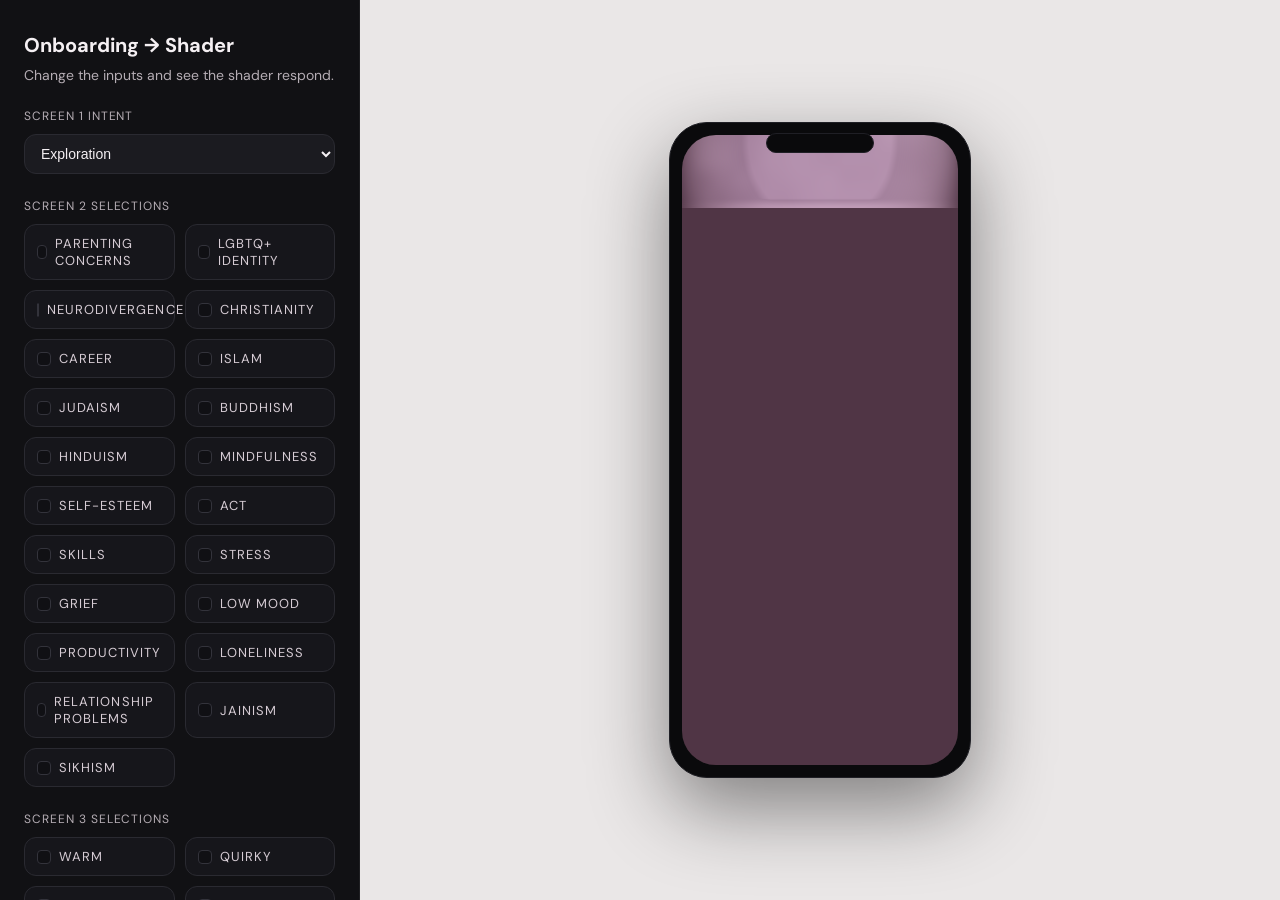
==== commit 474e1266: "updated dynamic island shader" ====
--- a/docs/index.html
+++ b/docs/index.html
@@ -34,6 +34,14 @@
           <div id="screen4Options" class="chip-grid"></div>
         </section>
 
+        <section class="field">
+          <label for="shaderType">Shader type</label>
+          <select id="shaderType">
+            <option value="fog">Fog glow</option>
+            <option value="neon">Neon glow</option>
+          </select>
+        </section>
+
         <section class="field row">
           <div class="field">
             <label for="accentColor">Accent color</label>
--- a/docs/styles.css
+++ b/docs/styles.css
@@ -172,7 +172,7 @@
   height: 100%;
   border-radius: 34px;
   overflow: hidden;
-  background: #ebe7de;
+  background: #1a1918;
   position: relative;
 }
 
@@ -183,8 +183,8 @@
   display: flex;
   flex-direction: column;
   gap: 48px;
-  background: #ebe7de;
-  color: #1a1918;
+  background: #1a1918;
+  color: #f5f0f3;
 }
 
 .shader-layer {
@@ -197,26 +197,6 @@
   pointer-events: none;
 }
 
-<<<<<<< Updated upstream
-=======
-.shader-bloom {
-  position: absolute;
-  inset: 0;
-  pointer-events: none;
-  z-index: 1;
-  opacity: var(--bloom-overlay-opacity, 1);
-  transition: opacity 0.6s ease;
-  background: radial-gradient(
-    circle at 50% 55%,
-    rgba(26, 25, 24, 0) 0%,
-    rgba(26, 25, 24, 0) var(--bloom-radius, 6%),
-    rgba(26, 25, 24, 0.75) calc(var(--bloom-radius, 6%) + 6%),
-    #1a1918 100%
-  );
-}
-
-
->>>>>>> Stashed changes
 #shader-canvas {
   width: 100%;
   height: 100%;
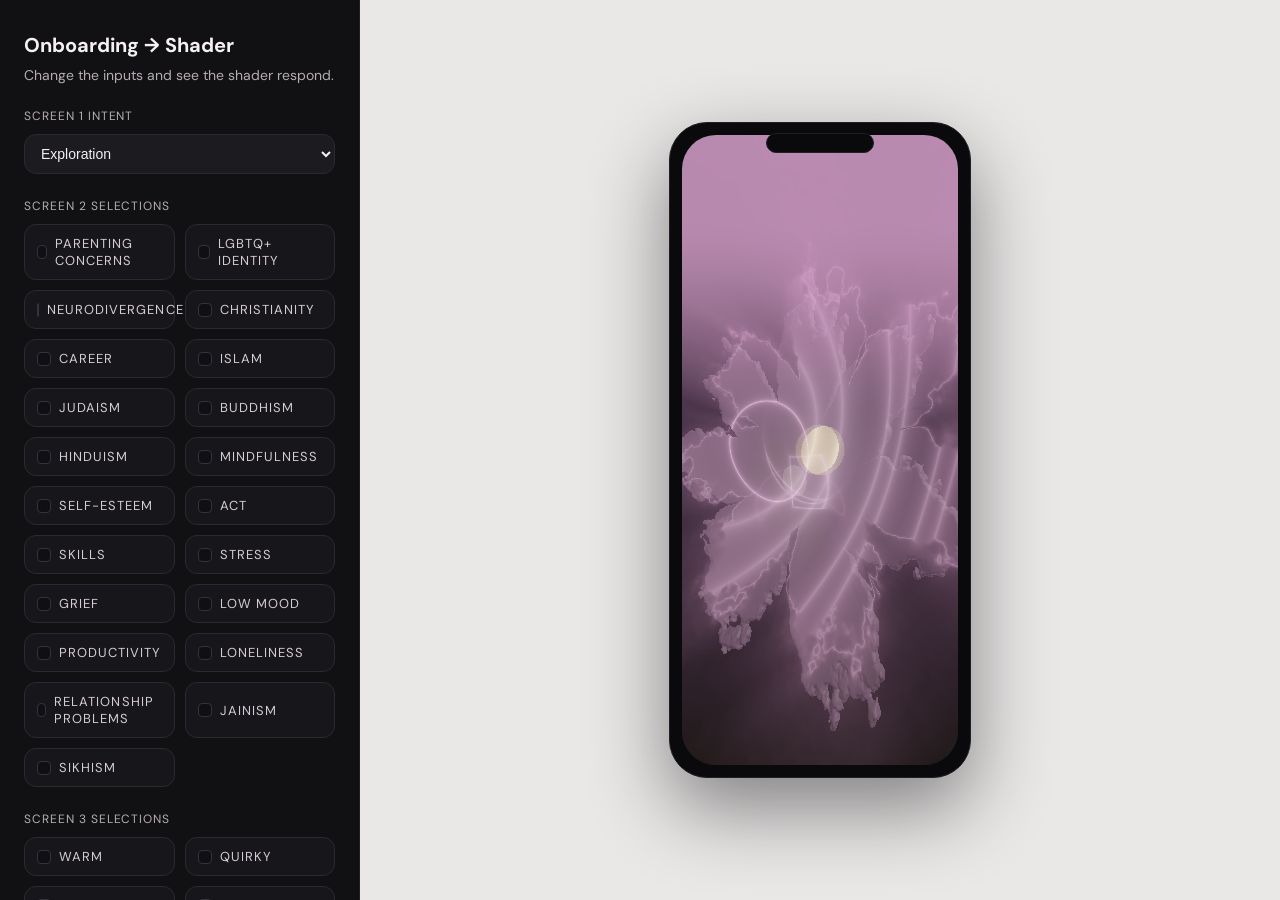
==== commit bfd43e31: "Merge pull request #1 from aparna-slingshotai/V1.2 shader 2" ====
--- a/docs/index.html
+++ b/docs/index.html
@@ -34,14 +34,6 @@
           <div id="screen4Options" class="chip-grid"></div>
         </section>
 
-        <section class="field">
-          <label for="shaderType">Shader type</label>
-          <select id="shaderType">
-            <option value="fog">Fog glow</option>
-            <option value="neon">Neon glow</option>
-          </select>
-        </section>
-
         <section class="field row">
           <div class="field">
             <label for="accentColor">Accent color</label>
